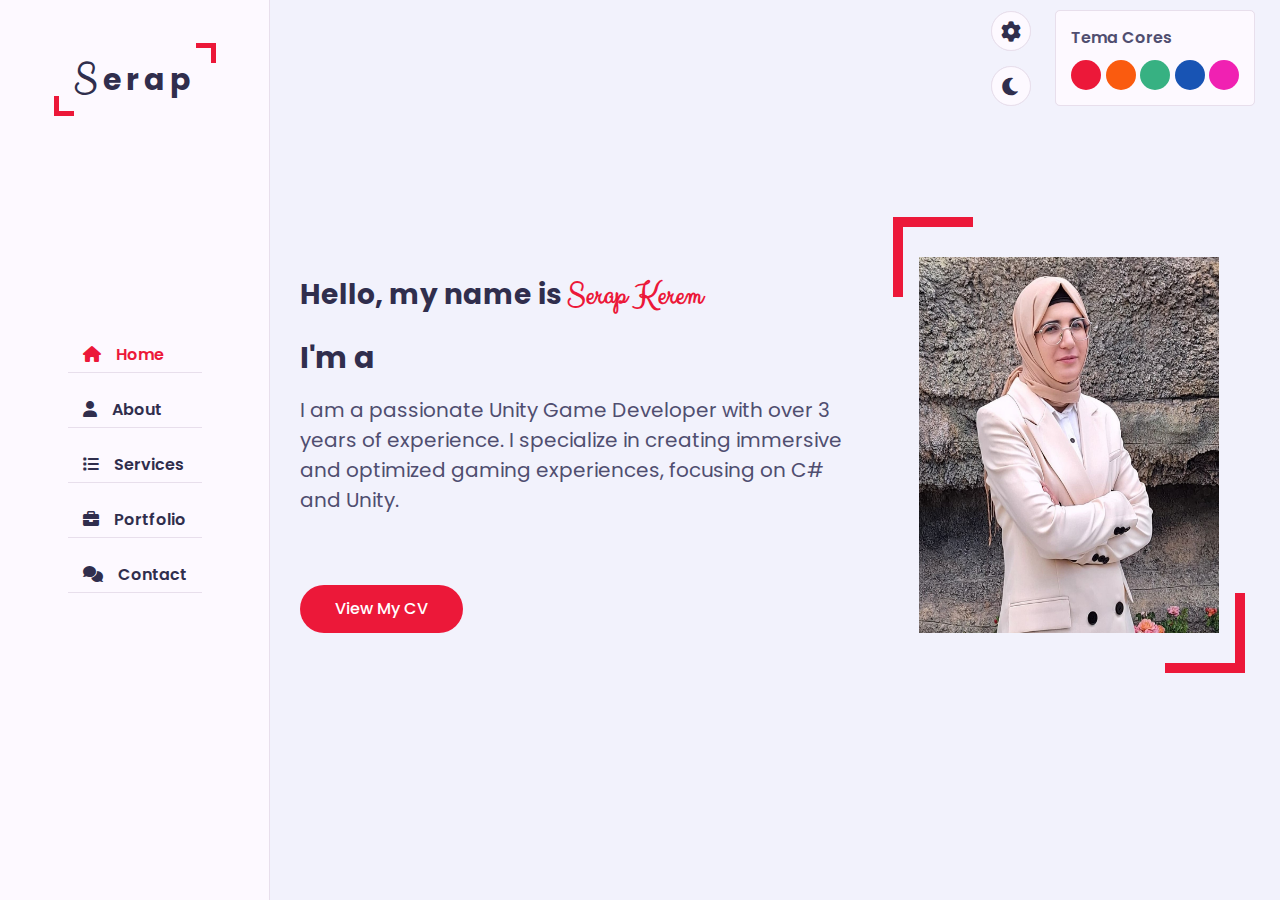
==== index.html @ 2c07303f "Theme color change settings and email sending settings were made." ====
<!DOCTYPE html>
<html lang="en">
<head>
    <meta charset="UTF-8" />
    <meta http-equiv="X-UA-Compatible" content="IE=edge" />
    <meta name="viewport" content="width=device-width, initial-scale=1.0" />
    <title>Portfolio: Serap Kerem</title>
  <!-- ==== CSS Files ==== -->
  <link rel="stylesheet" href="./css/style.css" />
  <link id="theme-style" rel="stylesheet" href="./css/skins/color-1.css" /> <!-- Varsayılan tema -->
  <link rel="stylesheet" href="https://cdnjs.cloudflare.com/ajax/libs/font-awesome/6.0.0/css/all.min.css" />
  <link rel="shortcut icon" href="./images/icons8-portfolio-64.png" type="image/x-icon" />
  
  <!-- ==== Style Selector ==== -->
  <link rel="stylesheet" href="./css/skins/color-1.css" class="alternate-style" title="color-1" />
  <link rel="stylesheet" href="./css/skins/color-2.css" class="alternate-style" title="color-2" />
  <link rel="stylesheet" href="./css/skins/color-3.css" class="alternate-style" title="color-3" />
  <link rel="stylesheet" href="./css/skins/color-4.css" class="alternate-style" title="color-4" />
  <link rel="stylesheet" href="./css/skins/color-5.css" class="alternate-style" title="color-5" />
  <link rel="stylesheet" href="./css/style-switcher.css" />
</head>
<body>
  <!-- ==== Style Switcher Start ==== -->
  <div class="style-switcher open">
    <div class="style-switcher-toggler s-icon">
      <em class="fas fa-cog fa-spin"></em>
    </div>
    <div class="day-night s-icon">
      <em class="fas fa-moon"></em>
    </div>
    <h4>Tema Renkleri</h4>
    <div class="colors">
      <span class="color-1" onclick="setActiveStyle('color-1')"></span>
      <span class="color-2" onclick="setActiveStyle('color-2')"></span>
      <span class="color-3" onclick="setActiveStyle('color-3')"></span>
      <span class="color-4" onclick="setActiveStyle('color-4')"></span>
      <span class="color-5" onclick="setActiveStyle('color-5')"></span>
    </div>
  </div>
  <!-- ==== Style Switcher End ==== -->
    <!-- Typed.js Library -->
    <script src="https://cdnjs.cloudflare.com/ajax/libs/typed.js/2.0.12/typed.min.js"></script>
</head>
<body>
    <!-- ==== Main Container Start ==== -->
    <div class="main-container">
        <!-- ==== Sidebar Start ==== -->
        <div class="aside">
            <div class="logo">
                <a href="#"><span>S</span>erap</a>
            </div>
            <div class="nav-toggler">
                <span></span>
            </div>
            <ul class="nav">
                <li><a href="#home" class="active"><em class="fa fa-home"></em>Home</a></li>
                <li><a href="#about"><em class="fa fa-user"></em>About</a></li>
                <li><a href="#services"><em class="fa fa-list"></em>Services</a></li>
                <li><a href="#portfolio"><em class="fa fa-briefcase"></em>Portfolio</a></li>
                <li><a href="#contact"><em class="fa fa-comments"></em>Contact</a></li>
            </ul>
        </div>
        <!-- ==== Sidebar End ==== -->
        <!-- ==== Main Content Start ==== -->
        <div class="main-content">
            <!-- ==== Home Section Start ==== -->
            <section class="home active section" id="home">
                <div class="container">
                    <div class="row">
                        <div class="home-info padd-15">
                            <h3 class="hello">
                                Hello, my name is
                                <span class="name">Serap Kerem</span>
                            </h3>
                            <h3 class="my-profession">
                                I'm a <span class="typing"></span>
                            </h3>
                            <p>
                                I am a passionate Unity Game Developer with over 3 years of experience. I specialize in creating immersive and optimized gaming experiences, focusing on C# and Unity.
                            </p>
                            <a href="SERAP KEREM CV.pdf" class="btn" target="_blank">View My CV</a>
                        </div>
                        <div class="home-img padd-15">
                            <img src="./images/serap-kerem.jpg" alt="Serap Kerem" />
                        </div>
                    </div>
                </div>
            </section>
            <!-- ==== Home Section End ==== -->
           <!-- ==== About Section Start ==== -->
<section class="about section" id="about">
  <div class="container">
      <div class="row">
          <div class="section-title padd-15">
              <h2>About</h2>
          </div>
      </div>
      <div class="row">
          <div class="about-content padd-15">
              <div class="row">
                  <div class="about-text padd-15">
                      <h3>My name is Serap, and I am a <span>Unity Game Developer</span></h3>
                      <p>
                          Hello,
                      </p>
                      <p>
                          My name is Serap Kerem. I hold a Bachelor's degree in Computer Engineering and have over 3 years of experience in game development. I specialize in creating innovative and engaging game experiences using C# and Unity.
                      </p>
                      <p>
                          I have a solid background in designing game mechanics, optimizing performance, and integrating complex systems within Unity. My experience includes developing multiplayer games, optimizing performance, and creating user-centric solutions.
                      </p>
                      <p>
                          My skill set includes technologies such as Photon, Firebase, and MongoDB. I also have experience integrating advertising systems like AdMob to enhance project profitability and user engagement.
                      </p>
                      <p>
                          I began my career as a Computer Engineering Intern, focusing on game mechanics and Unity development. Additionally, I have worked as a Game Developer, honing my skills in performance optimization and game system design. I am committed to continuous learning and staying aligned with the latest industry trends.
                      </p>
                  </div>
              </div>
              <div class="row">
                <div class="personal-info padd-15">
                    <div class="row">
                        <div class="info-item padd-15">
                            <p>Date of Birth: <span>26.09.2000</span></p>
                        </div>
                        <div class="info-item padd-15">
                            <p>Age: <span>24</span></p>
                        </div>
                        <div class="info-item padd-15">
                            <p>GitHub: <span><a href="https://github.com/SERAP-KEREM" target="_blank">github.com/SERAP-KEREM</a></span></p>
                        </div>
                        <div class="info-item padd-15">
                            <p>Email: <span>serapkerem19@gmail.com</span></p>
                        </div>
                        <div class="info-item padd-15">
                            <p>Education: <span>Computer Engineering</span></p>
                        </div>
                        <div class="info-item padd-15">
                            <p>Phone: <span>+90 536 600 65 62 </span></p>
                        </div>
                        <div class="info-item padd-15">
                            <p>City: <span>Ankara</span></p>
                        </div>
                        <div class="info-item padd-15">
                            <p>Freelance: <span>Available</span></p>
                        </div>
                    </div>
                    <div class="row">
                          <div class="buttons padd-15">
                              <a href="#contact" data-section-index="1" class="btn hire-me">Hire Me</a>
                          </div>
                      </div>
                  </div>
                  <div class="skills padd-15">
                      <div class="row">
                          <div class="skill-item padd-15">
                              <h5>Unity</h5>
                              <div class="progress">
                                  <div class="progress-in" style="width: 95%"></div>
                                  <div class="skill-percent">95%</div>
                              </div>
                          </div>
                          <div class="skill-item padd-15">
                              <h5>C#</h5>
                              <div class="progress">
                                  <div class="progress-in" style="width: 90%"></div>
                                  <div class="skill-percent">90%</div>
                              </div>
                          </div>
                          <div class="skill-item padd-15">
                              <h5>Photon</h5>
                              <div class="progress">
                                  <div class="progress-in" style="width: 85%"></div>
                                  <div class="skill-percent">85%</div>
                              </div>
                          </div>
                          <div class="skill-item padd-15">
                              <h5>Firebase</h5>
                              <div class="progress">
                                  <div class="progress-in" style="width: 75%"></div>
                                  <div class="skill-percent">75%</div>
                              </div>
                          </div>
                          <div class="skill-item padd-15">
                              <h5>MongoDB</h5>
                              <div class="progress">
                                  <div class="progress-in" style="width: 70%"></div>
                                  <div class="skill-percent">70%</div>
                              </div>
                          </div>
                          <div class="skill-item padd-15">
                              <h5>GitHub</h5>
                              <div class="progress">
                                  <div class="progress-in" style="width: 85%"></div>
                                  <div class="skill-percent">85%</div>
                              </div>
                          </div>
                          <div class="skill-item padd-15">
                              <h5>AdMob</h5>
                              <div class="progress">
                                  <div class="progress-in" style="width: 75%"></div>
                                  <div class="skill-percent">75%</div>
                              </div>
                          </div>
                      </div>
                  </div>
              </div>
              <div class="row">
                  <div class="education padd-15">
                      <h3 class="title">Education & Certifificates</h3>
                      <div class="row">
                          <div class="timeline-box padd-15">
                              <div class="timeline shadow-dark">
                                  <!-- ==== Timeline item ==== -->
                                  <div class="timeline-item">
                                      <div class="circle-dot"></div>
                                      <h3 class="timeline-date">
                                          <em class="fa fa-calendar"></em> 2019 - 2024
                                      </h3>
                                      <h4 class="timeline-title">Necmettin Erbakan University, Computer Engineering</h4>
                                      <p class="timeline-text">
                                        My training included a comprehensive curriculum covering basic computer science elements such as algorithm logic and data structures. Through this training:

 I gained the ability to develop effective algorithms and analyze existing algorithms to solve complex problems.
I gained an understanding of different data structures and the ability to optimize performance by selecting appropriate data structures.
I gained proficiency in various programming languages such as C, C#, Python.
I gained in-depth knowledge in database design and management.
This fundamental knowledge strengthened my software development and problem solving skills and provided a solid foundation for my game development projects.

                                      </p>
                                  </div>
                                  <div class="timeline-item">
                                      <div class="circle-dot"></div>
                                      <h3 class="timeline-date">
                                          <em class="fa fa-calendar"></em> 05/22
                                      </h3>
                                      <h4 class="timeline-title">Unity ile Dijital Oyun Geliştirmeye Giriş, BTK Akademi </h4>
                                      <p class="timeline-text">
                                        I took this certificate to learn basic game development skills using the Unity game engine. During the training, 
                                        I developed a 2D platformer game and in the process I learned about game mechanics, character movement and basic animations.
                                      </p>
                                  </div>
                            
                                  <div class="timeline-item">
                                    <div class="circle-dot"></div>
                                    <h3 class="timeline-date">
                                        <em class="fa fa-calendar"></em> 05/2022
                                    </h3>
                                    <h4 class="timeline-title">Unity ile Oyun Geliştirme, KTO Karatay University
                                          
                                      </h4>
                                    <p class="timeline-text">
                                        In this certification program, I gained knowledge about hyper-casual game mechanics. 
                                        The training focused on the development and design of games with simple, yet engaging mechanics suited for a wide audience.
                                    </p>
                                </div>
                                <div class="timeline-item">
                                    <div class="circle-dot"></div>
                                    <h3 class="timeline-date">
                                        <em class="fa fa-calendar"></em> 08/22
                                    </h3>
                                    <h4 class="timeline-title">Unity İle Eğitici Oyunlar, BTK Akademi  
                                      </h4>
                                    <p class="timeline-text">
                                      In this certification program, I had the opportunity to learn fundamental and intermediate game programming processes with Unity. The training covered the Unity interface, basic programming skills with C#, and fundamental functions. I applied what I learned through practical experience by developing 5 different games.

                                      The program also provides skills for uploading applications to marketplaces and integrating ads into games.
                                    </p>
                                </div>
                              </div>
                          </div>
                      </div>
                  </div>
                  <div class="experience padd-15">
                      <h3 class="title">Experience</h3>
                      <div class="row">
                          <div class="timeline-box padd-15">
                              <div class="timeline shadow-dark">
                                  <!-- ==== Timeline item ==== -->
                                  <div class="timeline-item">
                                      <div class="circle-dot"></div>
                                      <h3 class="timeline-date">
                                          <em class="fa fa-calendar"></em> 05/2023 - 09/ 2023
                                      </h3>
                                      <h4 class="timeline-title">Umuly, Game Developer</h4>
                                      <p class="timeline-text">
                                        Game Development and Deployment: Developed and deployed hyper-casual games, creating engaging gameplay experiences and successfully launching them to target platforms.
                                        Unity Expertise: Advanced skills in Unity, achieving a high level of proficiency in game development and implementation.
                                      </p>
                                  </div>
                                  <div class="timeline-item">
                                      <div class="circle-dot"></div>
                                      <h3 class="timeline-date">
                                          <em class="fa fa-calendar"></em> 07/22 - 10/22
                                      </h3>
                                      <h4 class="timeline-title"> EL-Capitan Games, Intern Computer Engineer</h4>
                                      <p class="timeline-text">
                                        Game Mechanics: Learned the mechanics of simple hyper-casual games, gaining hands-on experience in game design.
                                        Unity Development: Developed several small-scale games using Unity, applying game development principles and practices.
                                      </p>
                                  </div>
                                  <div class="timeline-item">
                                    <div class="circle-dot"></div>
                                    <h3 class="timeline-date">
                                        <em class="fa fa-calendar"></em> 07/21 - 06/2022
                                    </h3>
                                    <h4 class="timeline-title"> Entegre Yazılım, Intern Computer Engineer</h4>
                                    <p class="timeline-text">
                                        Coding Principles: Learned and applied SOLID principles for writing clean and maintainable code.
                                        Database Management: Gained experience with MySQL, including database management and query optimization.
                                        Algorithm Development: Enhanced my skills in algorithm development, focusing on creating efficient and effective solutions.
                                    </p>
                                </div>
                              </div>
                          </div>
                      </div>
                  </div>
              </div>
          </div>
      </div>
  </div>
</section>
<!-- ==== About Section End ==== -->

<!-- ==== Services Section Start ==== -->
<section class="service section" id="services">
  <div class="container">
      <div class="row">
          <div class="section-title padd-15">
              <h2>Services</h2>
          </div>
      </div>
      <div class="row">
          <!-- ==== Service item Start ==== -->
          <div class="service-item padd-15">
              <div class="service-item-inner">
                  <div class="icon">
                      <em class="fa fa-gamepad"></em>
                  </div>
                  <h4>Game Development</h4>
                  <p>
                      Custom game development using Unity and C#. Expertise in creating both 2D and 3D games.
                  </p>
              </div>
          </div>
          <div class="service-item padd-15">
              <div class="service-item-inner">
                  <div class="icon">
                      <em class="fa fa-tachometer-alt"></em>
                  </div>
                  <h4>Game Optimization</h4>
                  <p>
                      Performance tuning and optimization for mobile and PC platforms. Memory management and reducing load times.
                  </p>
              </div>
          </div>
          <div class="service-item padd-15">
              <div class="service-item-inner">
                  <div class="icon">
                      <em class="fa fa-users"></em>
                  </div>
                  <h4>Multiplayer Integration</h4>
                  <p>
                      Implementing multiplayer functionality using Photon. Synchronization, matchmaking, and real-time communication.
                  </p>
              </div>
          </div>
          <div class="service-item padd-15">
              <div class="service-item-inner">
                  <div class="icon">
                      <em class="fa fa-cogs"></em>
                  </div>
                  <h4>Game Design Consulting</h4>
                  <p>
                      Providing insights on game mechanics, level design, and player experience. Balancing gameplay elements for both casual and competitive games.
                  </p>
              </div>
          </div>
          <div class="service-item padd-15">
              <div class="service-item-inner">
                  <div class="icon">
                      <em class="fa fa-code"></em>
                  </div>
                  <h4>Code Review and Refactoring</h4>
                  <p>
                      Ensuring code quality with adherence to SOLID principles. Improving and maintaining existing game codebases.
                  </p>
              </div>
          </div>
          <div class="service-item padd-15">
              <div class="service-item-inner">
                  <div class="icon">
                      <em class="fa fa-chalkboard-teacher"></em>
                  </div>
                  <h4>Unity Training and Mentorship</h4>
                  <p>
                      Offering tutorials or mentorship for learning Unity and C#. Guiding teams or individuals through game development projects.
                  </p>
              </div>
          </div>
          <!-- ==== Service item End ==== -->
      </div>
  </div>
</section>
<!-- ==== Services Section End ==== -->












<section class="portfolio section" id="portfolio">
    <div class="container">
      <div class="row">
        <div class="section-title padd-15">
          <h2>Portfolio</h2>
        </div>
      </div>
      <div class="row">
        <div class="portfolio-heading padd-15">
          <h2>My Recent Projects:</h2>
        </div>
      </div>
      <div class="row">
        <!-- ==== Portfolio item Start ==== -->



              <!-- Project 1 -->
            
              <div class="portfolio-item padd-15">
                <div class="portfolio-item-inner shadow-dark">
                  <div class="portfolio-img">
                    <a
                      href="Portfolio\Pages\portfolio-pages.html#gta-clone"
                      target="_blank">
                      <img src="Portfolio\Images\GTAV.png" alt="GTA Clone">
                      <div class="portfolio-details">
                        <h3><a href="Portfolio\Pages\portfolio-pages.html#gta-clone"
                            target="_blank">GTA Clone</a></h3>
                      </div>
                    </a>
                  </div>
                </div>
              </div>
    



                <!-- Project 2 -->
                   
                <div class="portfolio-item padd-15">
                  <div class="portfolio-item-inner shadow-dark">
                    <div class="portfolio-img">
                      <a
                        href="Portfolio\Pages\portfolio-pages.html#city-car-racing"
                        target="_blank">
                        <img src="Portfolio\Images\City Car Racing 3D.png" alt="City Car Racing 3D">
                        <div class="portfolio-details">
                          <h3><a href="Portfolio\Pages\portfolio-pages.html#city-car-racing"
                              target="_blank">City Car Racing 3D</a></h3>
                        </div>
                      </a>
                    </div>
                  </div>
                </div>
                <!-- Project 3 -->
                       
                <div class="portfolio-item padd-15">
                  <div class="portfolio-item-inner shadow-dark">
                    <div class="portfolio-img">
                      <a
                        href="Portfolio\Pages\portfolio-pages.html#parkour-game"
                        target="_blank">
                        <img src="Portfolio\Images\Parkour Game.png" alt="Parkour Game">
                        <div class="portfolio-details">
                          <h3><a href="Portfolio\Pages\portfolio-pages.html#parkour-game"
                              target="_blank">Parkour Game</a></h3>
                        </div>
                      </a>
                    </div>
                  </div>
                </div>
                
          
                <!-- Project 4 -->
                  
                <div class="portfolio-item padd-15">
                  <div class="portfolio-item-inner shadow-dark">
                    <div class="portfolio-img">
                      <a
                        href="Portfolio\Pages\portfolio-pages.html#zombie-game"
                        target="_blank">
                        <img src="Portfolio\Images\Zombie Game.png" alt="Zombie Game">
                        <div class="portfolio-details">
                          <h3><a href="Portfolio\Pages\portfolio-pages.html#zombie-game"
                              target="_blank">Zombie Game</a></h3>
                        </div>
                      </a>
                    </div>
                  </div>
                </div>
                
          
                <!-- Project 5 -->
                <div class="portfolio-item padd-15">
                  <div class="portfolio-item-inner shadow-dark">
                    <div class="portfolio-img">
                      <a href="Portfolio/Pages/portfolio-pages.html#endless-runner" target="_blank">
                        <div class="image-container">
                          <img src="Portfolio/Images/Endless Runner.png" alt="Endless Runner">
                        </div>
                      </a>
                    </div>
                    <div class="portfolio-details">
                      <h3><a href="Portfolio/Pages/portfolio-pages.html#endless-runner" target="_blank">Endless Runner</a></h3>
                    </div>
                  </div>
                </div>
                

                
                <!-- Project 6 -->
                   
                <div class="portfolio-item padd-15">
                  <div class="portfolio-item-inner shadow-dark">
                    <div class="portfolio-img">
                      <a
                        href="Portfolio\Pages\portfolio-pages.html#block-breaking"
                        target="_blank">
                        <img src="Portfolio\Images\Block Breaking.png" alt="Block Breaking">
                        <div class="portfolio-details">
                          <h3><a href="Portfolio\Pages\portfolio-pages.html#block-breaking"
                              target="_blank">Block Breaking</a></h3>
                        </div>
                      </a>
                    </div>
                  </div>
                </div>
                 
                      <!-- Project 7 -->
                      <div class="portfolio-item padd-15">
                        <div class="portfolio-item-inner shadow-dark">
                          <div class="portfolio-img">
                            <a href="Portfolio/Pages/portfolio-pages.html#ball-runner" target="_blank">
                              <div class="image-container">
                                <img src="Portfolio/Images/Ball Runner.png" alt="Ball Runner">
                              </div>
                            </a>
                          </div>
                          <div class="portfolio-details">
                            <h3><a href="Portfolio/Pages/portfolio-pages.html#ball-runner" target="_blank">Ball Runner</a></h3>
                          </div>
                        </div>
                      </div>

                

                       
                             <!-- Project 8 -->
                  <div class="portfolio-item padd-15">
                    <div class="portfolio-item-inner shadow-dark">
                      <div class="portfolio-img">
                        <a href="Portfolio/Pages/portfolio-pages.html#speed-streak" target="_blank">
                          <div class="image-container">
                            <img src="Portfolio/Images/Speed Streak.png" alt="Speed Streak">
                          </div>
                        </a>
                      </div>
                      <div class="portfolio-details">
                        <h3><a href="Portfolio/Pages/portfolio-pages.html#speed-streak" target="_blank">Speed Streak</a></h3>
                      </div>
                    </div>
                  </div>



                            
                             <!-- Project 9 -->
                             <div class="portfolio-item padd-15">
                              <div class="portfolio-item-inner shadow-dark">
                                <div class="portfolio-img">
                                  <a href="Portfolio\Pages\portfolio-pages.html#adrenaline-dash" target="_blank">
                                    <div class="image-container">
                                      <img src="Portfolio/Images/Adrenaline Dash.png" alt="Adrenaline Dash">
                                    </div>
                                  </a>
                                </div>
                                <div class="portfolio-details">
                                  <h3><a href="Portfolio\Pages\portfolio-pages.html#adrenaline-dash" target="_blank">Adrenaline Dash</a></h3>
                                </div>
                              </div>
                            </div>
                               <!-- Project 10 -->
                               <div class="portfolio-item padd-15">
                                <div class="portfolio-item-inner shadow-dark">
                                  <div class="portfolio-img">
                                    <a href="Portfolio\Pages\portfolio-pages.html#cs-clone" target="_blank">
                                      <div class="image-container">
                                        <img src="Portfolio/Images/CS Clone.png" alt="CS Clone">
                                      </div>
                                    </a>
                                  </div>
                                  <div class="portfolio-details">
                                    <h3><a href="Portfolio\Pages\portfolio-pages.html#cs-clone" target="_blank">CS Clone</a></h3>
                                  </div>
                                </div>
                              </div>
                               <!-- Project 11 -->
                               <div class="portfolio-item padd-15">
                                <div class="portfolio-item-inner shadow-dark">
                                  <div class="portfolio-img">
                                    <a href="Portfolio\Pages\portfolio-pages.html#block-collection" target="_blank">
                                      <div class="image-container">
                                        <img src="Portfolio/Images/Block Collection.png" alt="Block Collection">
                                      </div>
                                    </a>
                                  </div>
                                  <div class="portfolio-details">
                                    <h3><a href="Portfolio\Pages\portfolio-pages.html#block-collection" target="_blank">Block Collection</a></h3>
                                  </div>
                                </div>
                              </div>
               
                <!-- ==== Portfolio item End ==== -->
              </div>
            </div>
          </section>
          <!-- ==== Portfolio Section End ==== -->
        














<!-- ==== Contact Section Start ==== -->
<section class="contact section" id="contact">
  <div class="container">
    <div class="row">
      <div class="section-title padd-15">
        <h2>Contact</h2>
      </div>
    </div>
    <h3 class="contact-title padd-15">Any Questions?</h3>
    <h4 class="contact-sub-title padd-15">I'M AVAILABLE</h4>
    <div class="row">
      <!-- ==== Contact info item Start ==== -->
      <div class="contact-info-item padd-15">
        <div class="icon"><em class="fa fa-phone"></em></div>
        <h4>Call Me</h4>
        <p>+90 536 600 65 62</p>
      </div>
      <div class="contact-info-item padd-15">
        <div class="icon"><em class="fa fa-envelope"></em></div>
        <h4>Email</h4>
        <p><a href="mailto:serapkerem19@gmail.com">serapkerem19@gmail.com</a></p>
      </div>
      <div class="contact-info-item padd-15">
        <div class="icon"><em class="fa-brands fa-github"></em></div>
        <h4>GitHub</h4>
        <p><a href="https://github.com/SERAP-KEREM" target="_blank">github.com/SERAP-KEREM</a></p>
      </div>
      <div class="contact-info-item padd-15">
        <div class="icon"><em class="fa-brands fa-linkedin"></em></div>
        <h4>LinkedIn</h4>
        <p><a href="https://www.linkedin.com/in/serap-kerem-unity-game-developer/" target="_blank">linkedin.com/in/serap-kerem</a></p>
      </div>
      <!-- ==== Contact info item End ==== -->
    </div>
    <h3 class="contact-title padd-15">SEND ME AN EMAIL</h3>
    <h4 class="contact-sub-title padd-15">I’D BE HAPPY TO RESPOND</h4>
    <!-- ==== Contact Form ==== -->
    <div class="row">
      <div class="contact-form padd-15">
        <form action="https://formspree.io/f/xdknlkap" method="POST">
          <div class="row">
            <div class="form-item col-6 padd-15">
              <div class="form-group">
                <input
                  type="text"
                  name="name"
                  class="form-control"
                  placeholder="Name"
                  required
                />
              </div>
            </div>
            <div class="form-item col-6 padd-15">
              <div class="form-group">
                <input
                  type="email"
                  name="email"
                  class="form-control"
                  placeholder="Email"
                  required
                />
              </div>
            </div>
            <div class="form-item col-12 padd-15">
              <div class="form-group">
                <input
                  type="text"
                  name="subject"
                  class="form-control"
                  placeholder="Subject"
                  required
                />
              </div>
            </div>
            <div class="form-item col-12 padd-15">
              <div class="form-group">
                <textarea
                  name="message"
                  class="form-control"
                  placeholder="Message"
                  rows="4"
                  required
                ></textarea>
              </div>
            </div>
            <div class="form-item col-12 padd-15">
              <button type="submit" class="btn">Send Message</button>
            </div>
          </div>
        </form>
      </div>
    </div>
  </div>
</section>
<!-- ==== Contact Section End ==== -->

  





<!-- ==== Style Switcher Start ==== -->
<div class="style-switcher open">
  <div class="style-switcher-toggler s-icon">
    <em class="fas fa-cog fa-spin"></em>
  </div>
  <div class="day-night s-icon">
    <em class="fas fa-moon"></em>
  </div>
  <h4>Tema Cores</h4>
  <div class="colors">
    <span class="color-1" onclick="setActiveStyle('color-1')"></span>
    <span class="color-2" onclick="setActiveStyle('color-2')"></span>
    <span class="color-3" onclick="setActiveStyle('color-3')"></span>
    <span class="color-4" onclick="setActiveStyle('color-4')"></span>
    <span class="color-5" onclick="setActiveStyle('color-5')"></span>
  </div>
</div>
<!-- ==== Style Switcher End ==== -->

    <!-- ==== JS Files ==== -->
    <script
      src="https://cdnjs.cloudflare.com/ajax/libs/typed.js/2.0.12/typed.min.js"
      referrerpolicy="no-referrer"
    ></script>
    <script src="./js/script.js"></script>

   <style type="text/css" data-typed-js-css="true">
    .typed-cursor {
        opacity: 1;
    } 
    .typed-cursor.typed-cursor--blink {
        animation: typedjsBlink 0.7s infinite;
        -webkit-animation: typedjsBlink 0.7s infinite;
    }
    @keyframes typedjsBlink {
        50% { opacity: 0.0; }
    }
    @-webkit-keyframes typedjsBlink {
        0% { opacity: 1; }
        50% { opacity: 0.0; }
        100% { opacity: 1; }
    }
</style>

    </style>
    <script src="./js/style-switcher.js"></script>
</body>
</html>
---- css/style.css ----
@import url("https://fonts.googleapis.com/css2?family=Clicker+Script&family=Poppins:wght@200;300;400;500;600;700&display=swap");

:root {
  --bg-black-900: #f2f2fc;
  --bg-black-100: #fdf9ff;
  --bg-black-50: #e8dfec;
  --text-black-900: #302e4d;
  --text-black-700: #504e70;
  --skin-color: #ff6347; /* Skin color for the button, adjust if needed */
}

body {
  line-height: 1.5;
  font-size: 16px;
  font-family: "Poppins", sans-serif;
}

body.dark {
  --bg-black-900: #151515;
  --bg-black-100: #222222;
  --bg-black-50: #393939;
  --text-black-900: #ffffff;
  --text-black-700: #e9e9e9;
}

* {
  margin: 0;
  padding: 0;
  outline: none;
  text-decoration: none;
  box-sizing: border-box;
}

::before,
::after {
  box-sizing: border-box;
}

ul {
  list-style: none;
}

.section {
  background-color: var(--bg-black-900);
  min-height: 100vh;
  display: block;
  padding: 0 30px;
  opacity: 1;
  position: fixed;
  left: 270px;
  top: 0;
  right: 0;
  bottom: 0;
  z-index: 0;
  overflow-y: auto;
  overflow-x: hidden;
  transition: all 0.3s ease;
}

.section.back-section {
  z-index: 1;
}

.section.active {
  z-index: 2;
  opacity: 1;
  animation: slideSection 1s ease;
}

@keyframes slideSection {
  0% {
    transform: translateX(100%);
  }

  100% {
    transform: translateX(0%);
  }
}

.hidden {
  display: none !important;
}

.padd-15 {
  padding-left: 15px;
  padding-right: 15px;
}

.container {
  max-width: 1100px;
  width: 100%;
  margin: auto;
}

.section .container {
  padding-top: 60px;
  padding-bottom: 70px;
}

.section-title {
  flex: 0 0 100%;
  max-width: 100%;
  margin-bottom: 60px;
}

.section-title h2 {
  font-size: 40px;
  font-weight: 700;
  color: var(--text-black-900);
  position: relative;
}

.section-title h2::before {
  content: "";
  height: 4px;
  width: 50px;
  background-color: var(--skin-color);
  position: absolute;
  top: 100%;
  left: 0;
}

.section-title h2::after {
  content: "";
  height: 4px;
  width: 25px;
  background-color: var(--skin-color);
  position: absolute;
  top: 100%;
  left: 0;
  margin-top: 8px;
}

.row {
  display: flex;
  flex-wrap: wrap;
  margin-left: -15px;
  margin-right: -15px;
  position: relative;
}

.btn {
  font-size: 16px;
  font-weight: 500;
  padding: 12px 35px;
  color: white;
  border-radius: 40px;
  display: inline-block;
  white-space: nowrap;
  border: none;
  background-color: var(--skin-color);
  transition: all 0.3s ease;
}

.btn:hover {
  transform: scale(1.05);
}

.shadow-dark {
  box-shadow: 0 0 20px rgba(48, 46, 77, 0.15);
}

/* Aside */
.aside {
  width: 270px;
  background-color: var(--bg-black-100);
  position: fixed;
  left: 0;
  top: 0;
  padding: 30px;
  height: 100%;
  border-right: 1px solid var(--bg-black-50);
  display: flex;
  justify-content: center;
  align-items: center;
  z-index: 10;
  transition: all 0.3s ease;
}

.aside .logo {
  position: absolute;
  top: 50px;
  font-size: 30px;
  text-transform: capitalize;
}

.aside .logo a {
  color: var(--text-black-900);
  font-weight: 700;
  padding: 15px 20px;
  font-size: 30px;
  letter-spacing: 5px;
  position: relative;
}

.aside .logo a span {
  font-family: "Clicker Script", cursive;
  font-size: 40px;
}

.aside .logo a::before {
  content: "";
  position: absolute;
  width: 20px;
  height: 20px;
  border-bottom: 5px solid var(--skin-color);
  border-left: 5px solid var(--skin-color);
  bottom: 0;
  left: 0;
}

.aside .logo a::after {
  content: "";
  position: absolute;
  width: 20px;
  height: 20px;
  border-top: 5px solid var(--skin-color);
  border-right: 5px solid var(--skin-color);
  top: 0;
  right: 0;
}

.aside .nav-toggler {
  height: 40px;
  width: 45px;
  border: 1px solid var(--bg-black-50);
  cursor: pointer;
  position: fixed;
  left: 300px;
  top: 20px;
  border-radius: 5px;
  background-color: var(--bg-black-100);
  display: none;
  align-items: center;
  justify-content: center;
  transition: all 0.3s ease;
}

.aside .nav-toggler span {
  height: 2px;
  width: 18px;
  background-color: var(--skin-color);
  display: inline-block;
  position: relative;
}

.aside .nav-toggler.open span {
  background-color: transparent;
}

.aside .nav-toggler span::before {
  content: "";
  height: 2px;
  width: 18px;
  background-color: var(--skin-color);
  position: absolute;
  top: -6px;
  left: 0;
}

.aside .nav-toggler.open span::before {
  transform: rotate(45deg);
  top: 0;
}

.aside .nav-toggler span::after {
  content: "";
  height: 2px;
  width: 18px;
  background-color: var(--skin-color);
  position: absolute;
  top: 6px;
  left: 0;
}

.aside .nav-toggler.open span::after {
  transform: rotate(-45deg);
  top: 0;
}

.aside .nav {
  margin-top: 50px;
}

.aside .nav li {
  margin-bottom: 20px;
  display: block;
}

.aside .nav li a {
  font-size: 16px;
  font-weight: 600;
  display: block;
  border-bottom: 1px solid var(--bg-black-50);
  color: var(--text-black-900);
  padding: 5px 15px;
}

.aside .nav li a.active {
  color: var(--skin-color);
}

.aside .nav li a em {
  margin-right: 15px;
}

/* Home */
.home {
  min-height: 100vh;
  display: flex;
  color: var(--text-black-900);
}

.home .home-info {
  flex: 0 0 60%;
  max-width: 60%;
}

h3.hello {
  font-size: 28px;
  margin: 15px 0;
}

h3.hello span {
  font-family: "Clicker Script", cursive;
  font-size: 32px;
  font-weight: 700;
  color: var(--skin-color);
}

h3.my-profession {
  font-size: 30px;
  margin: 15px 0;
}

.typing {
  color: var(--skin-color);
}

.home-info p {
  margin-bottom: 70px;
  font-size: 20px;
  color: var(--text-black-700);
}

.home .home-img {
  flex: 0 0 40%;
  max-width: 40%;
  text-align: center;
  position: relative;
}

.home-img::after {
  content: "";
  position: absolute;
  height: 80px;
  width: 80px;
  border-bottom: 10px solid var(--skin-color);
  border-right: 10px solid var(--skin-color);
  right: 20px;
  bottom: -40px;
}

.home-img::before {
  content: "";
  position: absolute;
  height: 80px;
  width: 80px;
  border-top: 10px solid var(--skin-color);
  border-left: 10px solid var(--skin-color);
  left: 20px;
  top: -40px;
}

.home-img img {
  width: 100%;
  height: 100%;
  max-width: 300px;
}
/* About */


.about .about-content {
  display: flex;
  flex-wrap: wrap;
  gap: 30px;
  padding: 0 15px;
}
.about .about-content .row {
  display: flex;
  align-items: start; /* Bu satırı ekledik */
}

.about .about-content .about-text {
  flex: 0 0 100%;
  max-width: 100%;
}

.about .about-content .about-text h3 {
  text-align: justify;
  font-size: 24px;
  margin-bottom: 15px;
  font-weight: 700;
  color: var(--text-black-900);
}

.about .about-content .about-text h3 span {
  color: var(--skin-color);
}

.about .about-content .about-text p {
  text-align: justify;
  font-size: 16px;
  line-height: 25px;
  color: var(--text-black-700);
}

.about .about-content .personal-info,
.about .about-content .skills {
  flex: 1; /* Yan yana hizalamak için eşit genişlik verir */
  margin-top: 0; /* Veya ihtiyaca göre ayarlayın */
  padding-top: 0; /* Varsa bu da sıfırlanabilir */
}

.about .about-content .personal-info {
  display: flex;
  flex-direction: column; 
}

.about .about-content .personal-info .info-item {
  margin-bottom: 15px;
  width: 100%;
}

.about .about-content .personal-info .info-item p {
  font-weight: 600;
  padding: 10px 0;
  font-size: 16px;
  color: var(--text-black-900);
  border-bottom: 1px solid var(--bg-black-50);
}

.about .about-content .personal-info .info-item p span {
  font-weight: 400;
  color: var(--text-black-700);
  margin-left: 4px;
}

.about .about-content .skills .skill-item {
  flex: 0 0 100%;
  max-width: 100%;
  margin-bottom: 25px;
}

.about .about-content .skills .skill-item h5 {
  line-height: 40px;
  font-weight: 600;
  font-size: 16px;
  color: var(--text-black-900);
  text-transform: capitalize;
}

.about .about-content .skills .skill-item .progress {
  background-color: var(--bg-black-50);
  height: 7px;
  width: 100%;
  border-radius: 4px;
  position: relative;
}

.about .about-content .skills .skill-item .progress .progress-in {
  position: absolute;
  left: 0;
  top: 0;
  height: 100%;
  border-radius: 4px;
  background-color: var(--skin-color);
}

.about .about-content .skills .skill-item .skill-percent {
  position: absolute;
  right: 0;
  top: -40px;
  font-weight: 400;
  line-height: 40px;
  color: var(--text-black-900);
}

.about .about-content .education,
.about .about-content .experience {
  flex: 0 0 50%;
  max-width: 50%;
  margin-top: 30px;
}

.about .about-content h3.title {
  font-size: 24px;
  margin-bottom: 30px;
  font-weight: 700;
  color: var(--text-black-900);
}

.about .about-content .timeline-box {
  flex: 0 0 100%;
  max-width: 100%;
}

.about .about-content .timeline {
  background-color: var(--bg-black-100);
  padding: 30px 15px;
  border: 1px solid var(--bg-black-50);
  border-radius: 10px;
  width: 100%;
  position: relative;
}

.about .about-content .timeline .timeline-item {
  position: relative;
  padding-left: 37px;
  padding-bottom: 50px;
}

.about .about-content .timeline .timeline-item:last-child {
  padding-bottom: 0;
}

.about .about-content .timeline .timeline-item::before {
  content: "";
  width: 1px;
  height: 100%;
  left: 7px;
  top: 0;
  position: absolute;
  background-color: var(--skin-color);
}

.about .about-content .timeline .circle-dot {
  position: absolute;
  left: 0;
  top: 0;
  height: 15px;
  width: 15px;
  border-radius: 50%;
  background-color: var(--skin-color);
}

.about .about-content .timeline .timeline-date {
  font-weight: 400;
  font-size: 14px;
  margin-bottom: 12px;
  color: var(--text-black-700);
}

.about .about-content .timeline .timeline-date .fa {
  margin-right: 5px;
}

.about .about-content .timeline .timeline-title {
  font-weight: 700;
  font-size: 18px;
  margin-bottom: 15px;
  text-transform: capitalize;
  color: var(--text-black-900);
}

.about .about-content .timeline .timeline-text {
  line-height: 25px;
  font-size: 16px;
  text-align: justify;
  color: var(--text-black-700);
}

/* Skills */
.skills {
  
  padding: 50px 0;
}

.skills .skill {
  margin-bottom: 30px;
}

.skills .skill h2 {
  font-size: 30px;
  font-weight: 700;
  margin-bottom: 20px;
}

.skills .skill h2::after {
  content: "";
  height: 4px;
  width: 25px;
  background-color: var(--skin-color);
  position: absolute;
  bottom: -10px;
  left: 0;
}

.skills .skill p {
  color: var(--text-black-700);
  line-height: 1.8;
}



/* Service */
.service .container {
  padding-bottom: 40px;
}

.service .service-item {
  margin-bottom: 30px;
  flex: 0 0 33.33%;
  max-width: 33.33%;
}

.service .service-item .service-item-inner {
  background-color: var(--bg-black-100);
  border: 1px solid var(--bg-black-50);
  border-radius: 10px;
  padding: 30px 15px;
  text-align: center;
  transition: all 0.35s ease;
}

.service .service-item .service-item-inner:hover {
  box-shadow: 0 0 20px rgba(48, 46, 77, 0.15);
}

.service .service-item .service-item-inner .icon {
  height: 60px;
  width: 60px;
  border-radius: 50%;
  display: block;
  margin: 0 auto 30px;
  text-align: center;
  transition: all 0.3s ease;
}

.service .service-item .service-item-inner .icon .fa {
  font-size: 40px;
  line-height: 60px;
  color: var(--skin-color);
  transition: all 0.3s ease;
}

.service .service-item .service-item-inner:hover .icon {
  background-color: var(--skin-color);
}

.service .service-item .service-item-inner:hover .icon .fa {
  font-size: 25px;
  color: #ffffff;
}

.service .service-item .service-item-inner h4 {
  font-size: 18px;
  font-weight: 700;
  margin-bottom: 15px;
  text-transform: capitalize;
  color: var(--text-black-900);
}

.service .service-item .service-item-inner p {
  font-size: 16px;
  color: var(--text-black-700);
  line-height: 25px;
}



/* Portfolio */
.portfolio .container {
  padding-bottom: 40px;
}

.portfolio .portfolio-heading {
  flex: 0 0 100%;
  max-width: 100%;
  margin-bottom: 40px;
}

.portfolio .portfolio-heading h2 {
  color: var(--text-black-900);
  font-weight: 500;
}

.portfolio .portfolio-item {
  flex: 0 0 33.33%;
  max-width: 33.33%;
  margin-bottom: 30px;
  transition: 0.3s;
}

.portfolio .portfolio-item:hover {
  transform: scale(1.15);
}

.portfolio .portfolio-item-inner {
  border: 6px solid var(--bg-black-100);
  border-radius: 10px;
  overflow: hidden;
  cursor: pointer;
}

.portfolio .portfolio-item-inner .portfolio-img img {
  width: 100%;
  height: 200px;
  display: block;
}


/* Contact */
.contact-title {
  color: var(--skin-color);
  text-align: center;
  font-size: 25px;
  margin-bottom: 20px;
}

.contact-sub-title {
  color: var(--text-black-900);
  text-align: center;
  font-size: 15px;
  margin-bottom: 60px;
}

.contact .contact-info-item {
  flex: 0 0 25%;
  max-width: 25%;
  text-align: center;
  margin-bottom: 60px;
}

.contact .contact-info-item .icon {
  display: inline-block;
}

.contact .contact-info-item .icon .fa,
.fa-solid,
.fa-brands {
  font-size: 25px;
  color: var(--skin-color);
}

.contact .contact-info-item h4 {
  font-size: 18px;
  font-weight: 700;
  color: var(--text-black-900);
  text-transform: capitalize;
  margin: 15px 0 5px;
}

.contact .contact-info-item p {
  font-size: 16px;
  line-height: 25px;
  font-weight: 400;
  color: var(--text-black-700);
}

.contact .contact-form {
  flex: 0 0 100%;
  max-width: 100%;
}

.contact .contact-form .col-6 {
  flex: 0 0 50%;
  max-width: 50%;
}

.contact .contact-form .col-12 {
  flex: 0 0 100%;
  max-width: 100%;
}

.contact .contact-form .form-item {
  margin-bottom: 30px;
}

.contact .contact-form .form-item .form-control {
  width: 100%;
  height: 50px;
  padding: 10px 25px;
  border-radius: 25px;
  border: 1px solid var(--bg-black-50);
  background-color: var(--bg-black-100);
  font-size: 16px;
  color: var(--text-black-700);
  transition: all 0.3s ease;
}

.contact .contact-form .form-item .form-control:focus {
  box-shadow: 0 0 20px rgba(48, 46, 77, 0.15);
}

.contact .contact-form .form-item textarea.form-control {
  height: 140px;
}

.contact .contact-form .btn {
  height: 50px;
  padding: 0 50px;
}

@media (max-width: 1199px) {
  .aside {
    left: -270px;
  }

  .aside.open {
    left: 0;
  }

  .aside .nav-toggler {
    display: flex;
    left: 30px;
  }

  .aside .nav-toggler.open {
    left: 300px;
  }

  .section {
    left: 0;
  }

  .section .container {
    padding-top: 70px;
  }

  .section.open {
    left: 270px;
  }

  .about .about-content .personal-info .info-item p span {
    display: block;
    margin-left: 0;
  }
}

@media (max-width: 1029px) {
  .about .about-content .personal-info,
  .about .about-content .skills {
    flex: 0 0 100%;
    max-width: 100%;
  }
}

@media (max-width: 991px) {
  .home .home-info {
    flex: 0 0 100%;
    max-width: 100%;
  }

  .home .home-img {
    display: none;
  }

  .service .service-item,
  .portfolio .portfolio-item,
  .contact .contact-info-item {
    flex: 0 0 50%;
    max-width: 50%;
  }
}

@media (max-width: 767px) {
  .about .about-content .education,
  .about .about-content .experience {
    flex: 0 0 100%;
    max-width: 100%;
  }
}

@media (max-width: 626px) {
  .about .about-content .personal-info .row {
    display: block;
  }

  .service .service-item,
  .portfolio .portfolio-item,
  .contact .contact-info-item,
  .contact .contact-form .col-6 {
    flex: 0 0 100%;
    max-width: 100%;
  }
}

/* Portfolio Image Container */
.portfolio-img {
  position: relative;
}

.image-container {
  width: 100%;
  height: auto; /* Ensures it adapts to the content */
  overflow: hidden; /* Hide overflow if needed */
}

.image-container img {
  width: 100%; /* Ensure the image covers the container */
  height: auto; /* Maintain aspect ratio */
  display: block; /* Remove any inline spacing */
  object-fit: contain; /* Ensures the entire image is visible */
}
---- css/skins/color-1.css ----
:root {
  --skin-color: #ec1839;
}
---- css/skins/color-1.css ----
:root {
  --skin-color: #ec1839;
}
---- css/skins/color-2.css ----
:root {
  --skin-color: #fa5b0f;
}
---- css/skins/color-3.css ----
:root {
  --skin-color: #37b182;
}
---- css/skins/color-4.css ----
:root {
  --skin-color: #1854b4;
}
---- css/skins/color-5.css ----
:root {
  --skin-color: #f021b2;
}
---- css/style-switcher.css ----
.style-switcher {
  position: fixed;
  right: 0;
  top: 10px; /* era 60px */
  padding: 15px;
  width: 200px;
  border-radius: 5px;
  border: 1px solid var(--bg-black-50);
  background-color: var(--bg-black-100);
  transition: all 0.3s ease;
  transform: translateX(100%);
  z-index: 101;
}

.style-switcher.open {
  transform: translateX(-25px);
}

.style-switcher .s-icon {
  position: absolute;
  height: 40px;
  width: 40px;
  text-align: center;
  font-size: 20px;
  background-color: var(--bg-black-100);
  color: var(--text-black-900);
  right: 100%;
  border-radius: 50%;
  border: 1px solid var(--bg-black-50);
  margin-right: 25px;
  cursor: pointer;
  transition: all 0.3s ease;
}

.style-switcher .s-icon em {
  line-height: 40px;
}

.style-switcher .style-switcher-toggler {
  top: 0;
}

.style-switcher .day-night {
  top: 55px;
}

.style-switcher h4 {
  margin: 0 0 10px;
  color: var(--text-black-700);
  font-size: 16px;
  font-weight: 600;
  text-transform: capitalize;
}

.style-switcher .colors {
  display: flex;
  flex-wrap: wrap;
  justify-content: space-between;
}

.style-switcher .colors span {
  display: inline-block;
  height: 30px;
  width: 30px;
  border-radius: 50%;
}

.style-switcher .color-1 {
  background-color: #ec1839;
}

.style-switcher .color-2 {
  background-color: #fa5b0f;
}

.style-switcher .color-3 {
  background-color: #37b182;
}

.style-switcher .color-4 {
  background-color: #1854b4;
}

.style-switcher .color-5 {
  background-color: #f021b2;
}
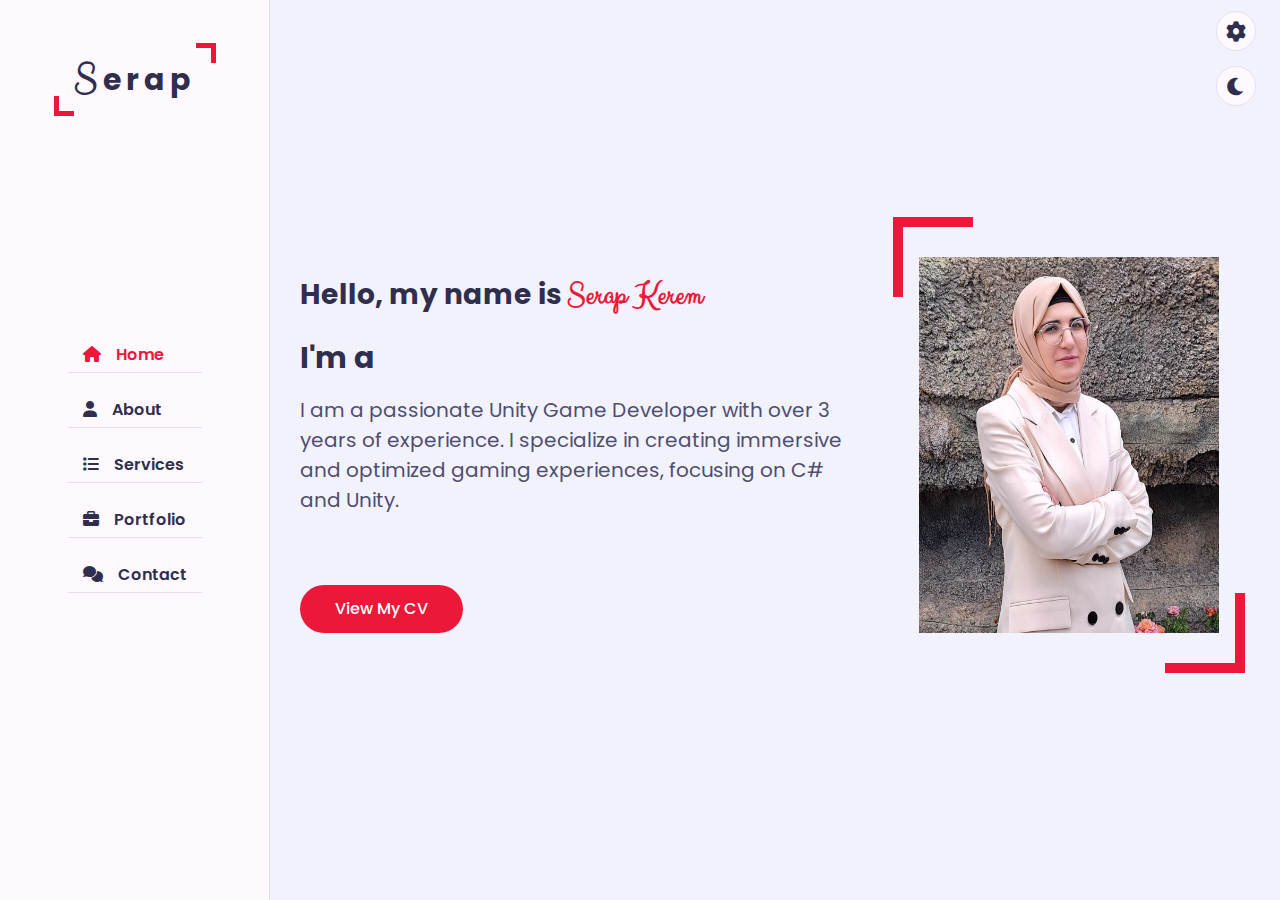
==== commit 4396c22d: "Fixed dark mode and made style improvements." ====
--- a/index.html
+++ b/index.html
@@ -8,7 +8,8 @@
   <!-- ==== CSS Files ==== -->
   <link rel="stylesheet" href="./css/style.css" />
   <link id="theme-style" rel="stylesheet" href="./css/skins/color-1.css" /> <!-- Varsayılan tema -->
-  <link rel="stylesheet" href="https://cdnjs.cloudflare.com/ajax/libs/font-awesome/6.0.0/css/all.min.css" />
+  <link rel="stylesheet" href="https://cdnjs.cloudflare.com/ajax/libs/font-awesome/6.0.0-beta3/css/all.min.css">
+
   <link rel="shortcut icon" href="./images/icons8-portfolio-64.png" type="image/x-icon" />
   
   <!-- ==== Style Selector ==== -->
@@ -20,24 +21,8 @@
   <link rel="stylesheet" href="./css/style-switcher.css" />
 </head>
 <body>
-  <!-- ==== Style Switcher Start ==== -->
-  <div class="style-switcher open">
-    <div class="style-switcher-toggler s-icon">
-      <em class="fas fa-cog fa-spin"></em>
-    </div>
-    <div class="day-night s-icon">
-      <em class="fas fa-moon"></em>
-    </div>
-    <h4>Tema Renkleri</h4>
-    <div class="colors">
-      <span class="color-1" onclick="setActiveStyle('color-1')"></span>
-      <span class="color-2" onclick="setActiveStyle('color-2')"></span>
-      <span class="color-3" onclick="setActiveStyle('color-3')"></span>
-      <span class="color-4" onclick="setActiveStyle('color-4')"></span>
-      <span class="color-5" onclick="setActiveStyle('color-5')"></span>
-    </div>
-  </div>
-  <!-- ==== Style Switcher End ==== -->
+
+
     <!-- Typed.js Library -->
     <script src="https://cdnjs.cloudflare.com/ajax/libs/typed.js/2.0.12/typed.min.js"></script>
 </head>
@@ -751,7 +736,7 @@
 
 
 <!-- ==== Style Switcher Start ==== -->
-<div class="style-switcher open">
+<div class="style-switcher">
   <div class="style-switcher-toggler s-icon">
     <em class="fas fa-cog fa-spin"></em>
   </div>
@@ -767,7 +752,9 @@
     <span class="color-5" onclick="setActiveStyle('color-5')"></span>
   </div>
 </div>
+
 <!-- ==== Style Switcher End ==== -->
+
 
     <!-- ==== JS Files ==== -->
     <script
@@ -776,25 +763,6 @@
     ></script>
     <script src="./js/script.js"></script>
 
-   <style type="text/css" data-typed-js-css="true">
-    .typed-cursor {
-        opacity: 1;
-    } 
-    .typed-cursor.typed-cursor--blink {
-        animation: typedjsBlink 0.7s infinite;
-        -webkit-animation: typedjsBlink 0.7s infinite;
-    }
-    @keyframes typedjsBlink {
-        50% { opacity: 0.0; }
-    }
-    @-webkit-keyframes typedjsBlink {
-        0% { opacity: 1; }
-        50% { opacity: 0.0; }
-        100% { opacity: 1; }
-    }
-</style>
-
-    </style>
     <script src="./js/style-switcher.js"></script>
 </body>
 </html>
